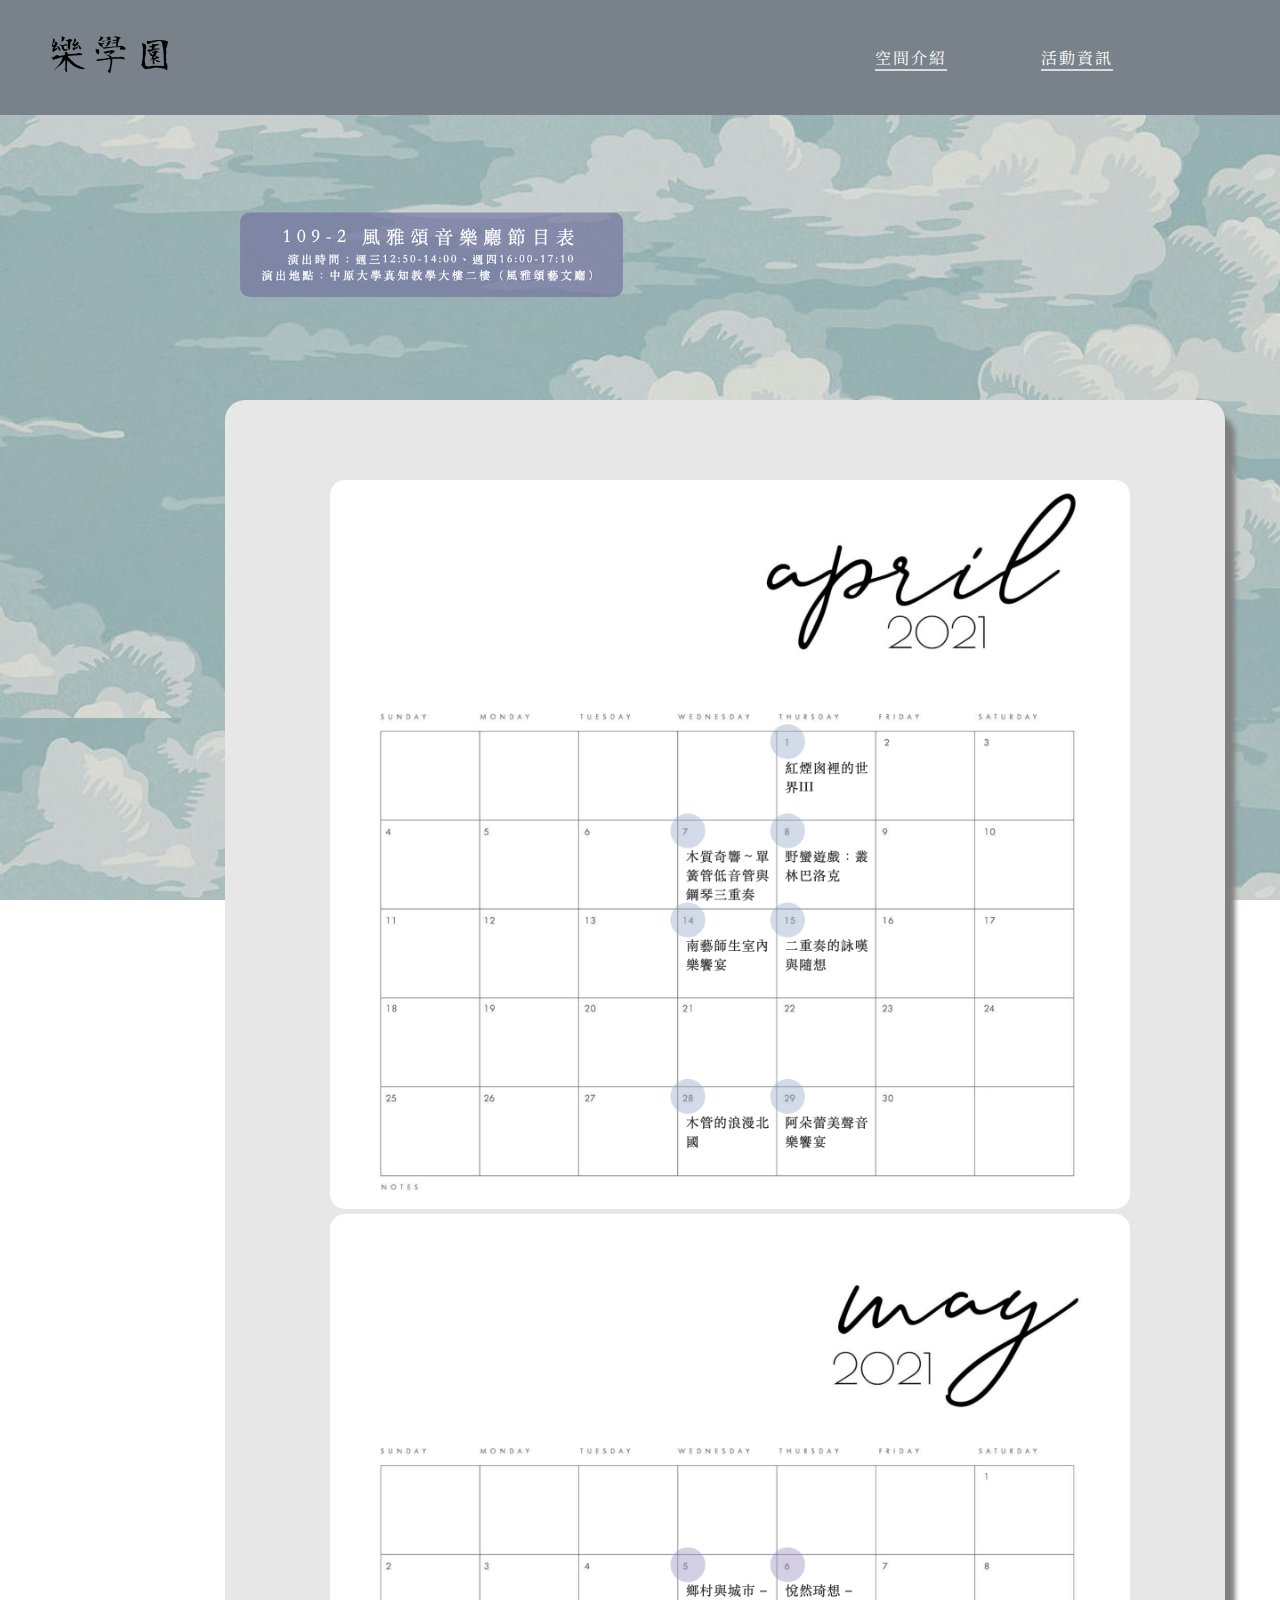
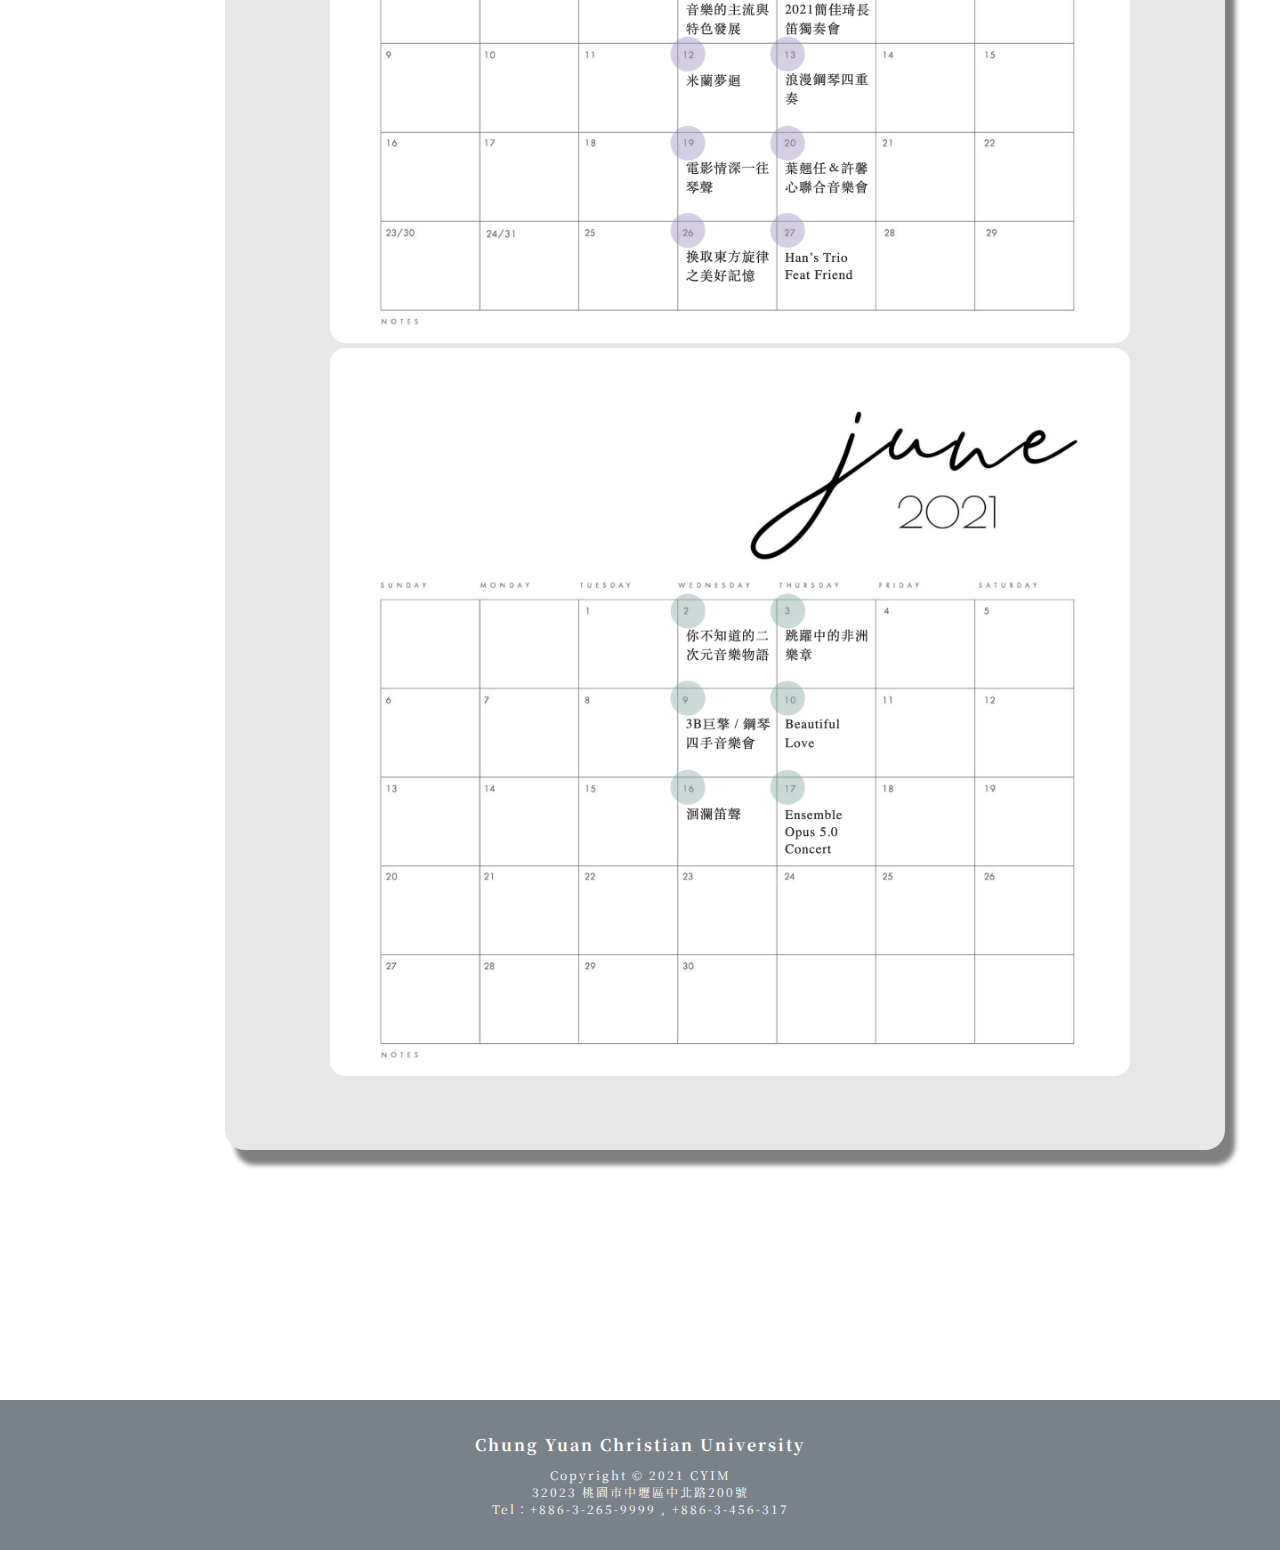
==== activity.html @ 9ef8f117 "Add files via upload" ====
<!DOCTYPE html>
<html lang="en">
<head>
    <meta charset="UTF-8">
    <meta http-equiv="X-UA-Compatible" content="IE=edge">
    <meta name="viewport" content="width=device-width, initial-scale=1.0">
    <title>活動資訊</title>
    <link rel="stylesheet" href="assets/style.css">
    <link rel="stylesheet" href="assets/activity.css">

</head>
<body>
    <!--背景音樂-->
    <audio src="assets/bgmusic.mp3" type="audio/mpeg" autoplay="autoplay"></audio>
    <!--導覽列-->
    <header>
        <nav>
            <a href="index.html" class="logo"><img src="assets/img/logob.jpg" style="width: 120px;"></a>
            <div class="nav-links">
                <ul>
                    <li><a href="">空間介紹</a>
                        <ul class="drop-menu">
                            <li><a href="zhi.html">自在行</a></li>
                            <li><a href="water.html">活水來</a></li>
                            <li><a href="wind.html">風雅頌</a></li>
                            <li><a href="spring.html">總是春</a></li>
                            <li><a href="think.html">有思隨</a></li>
                          </ul>
                    </li>
                    <li><a href="activity.html">活動資訊</a></li>
                </ul>
            </div>
        </nav>
    </header>

    <!--內容-->
    <div class="background">
    <section class="content">
        <div class="first-pic">
            <div class="act-box">
                <img src="assets/img/activity/april.jpg">
            </div>
        </div>
        <div class="APRtable">
            <table>
                <tr>
                    <td></td>
                    <td></td>
                    <td></td>
                    <td></td>
                    <td><img src="assets/img/activity/0401.jpg" class="info"></td>
                    <td></td>
                    <td></td>
                </tr>
                <tr>
                    <td></td>
                    <td></td>
                    <td></td>
                    <td><img src="assets/img/activity/0407.jpg" class="info"></td>
                    <td><img src="assets/img/activity/0408.jpg" class="info"></td>
                    <td></td>
                    <td></td>
                </tr>
                <tr>
                    <td></td>
                    <td></td>
                    <td></td>
                    <td><img src="assets/img/activity/0414.jpg" class="info"></td>
                    <td><img src="assets/img/activity/0415.jpg" class="info"></td>
                    <td></td>
                    <td></td>
                </tr>
                <tr>
                    <td></td>
                    <td></td>
                    <td></td>
                    <td></td>
                    <td></td>
                    <td></td>
                    <td></td>
                </tr>
                <tr>
                    <td></td>
                    <td></td>
                    <td></td>
                    <td><img src="assets/img/activity/0428.jpg" class="info"></td>
                    <td><img src="assets/img/activity/0429.jpg" class="info"></td>
                    <td></td>
                    <td></td>
                </tr>
            </table>
        </div>
        <div class="act-box">
            <img src="assets/img/activity/may.jpg">
        </div>
        <div class="MAYtable">
            <table>
                <tr>
                    <td></td>
                    <td></td>
                    <td></td>
                    <td></td>
                    <td></td>
                    <td></td>
                    <td></td>
                </tr>
                <tr>
                    <td></td>
                    <td></td>
                    <td></td>
                    <td><img src="assets/img/activity/0505.jpg" class="info"></td>
                    <td><img src="assets/img/activity/0506.jpg" class="info"></td>
                    <td></td>
                    <td></td>
                </tr>
                <tr>
                    <td></td>
                    <td></td>
                    <td></td>
                    <td><img src="assets/img/activity/0512.jpg" class="info"></td>
                    <td><img src="assets/img/activity/0513.jpg" class="info"></td>
                    <td></td>
                    <td></td>
                </tr>
                <tr>
                    <td></td>
                    <td></td>
                    <td></td>
                    <td><img src="assets/img/activity/0519.jpg" class="info"></td>
                    <td><img src="assets/img/activity/0520.jpg" class="info"></td>
                    <td></td>
                    <td></td>
                </tr>
                <tr>
                    <td></td>
                    <td></td>
                    <td></td>
                    <td><img src="assets/img/activity/0526.jpg" class="info"></td>
                    <td><img src="assets/img/activity/0527.jpg" class="info"></td>
                    <td></td>
                    <td></td>
                </tr>
            </table>
            </div>
            <div class="act-box">
                <img src="assets/img/activity/june.jpg">
            </div>
            <div class="JUNEtable">
                <table>
                    <tr>
                        <td></td>
                        <td></td>
                        <td></td>
                        <td><img src="assets/img/activity/0602.jpg" class="info"></td>
                        <td><img src="assets/img/activity/0603.jpg" class="info"></td>
                        <td></td>
                        <td></td>
                    </tr>
                    <tr>
                        <td></td>
                        <td></td>
                        <td></td>
                        <td><img src="assets/img/activity/0609.jpg" class="info"></td>
                        <td><img src="assets/img/activity/0610.jpg" class="info"></td>
                        <td></td>
                        <td></td>
                    </tr>
                    <tr>
                        <td></td>
                        <td></td>
                        <td></td>
                        <td><img src="assets/img/activity/0616.jpg" class="info"></td>
                        <td><img src="assets/img/activity/0617.jpg" class="info"></td>
                        <td></td>
                        <td></td>
                    </tr>
                    <tr>
                        <td></td>
                        <td></td>
                        <td></td>
                        <td></td>
                        <td></td>
                        <td></td>
                        <td></td>
                    </tr>
                    <tr>
                        <td></td>
                        <td></td>
                        <td></td>
                        <td></td>
                        <td></td>
                        <td></td>
                        <td></td>
                    </tr>
                </table>
                </div>
        </section>
    </div>


    <!--版權列-->
    <footer>
        <div class="footer">
            <h1>Chung Yuan Christian University</h1>
            <p>Copyright © 2021 CYIM <br>
                32023 桃園市中壢區中北路200號 <br>
                Tel：+886-3-265-9999 , +886-3-456-317</p>
        </div>
    </footer>


    <script type="text/javascript">
        window.addEventListener("scroll", function(){
            var nav = document.querySelector("nav");
            nav.classList.toggle("sticky",window.scrollY > 0);
        })
    </script>

</body>
</html>
---- assets/style.css ----
@import url('https://fonts.googleapis.com/css2?family=Noto+Serif+TC&display=swap');
* {
    margin: 0;
    padding: 0;
    box-sizing: border-box;
    font-family: Noto Serif TC;
}

/*導覽列*/
nav {
    background-color:rgb(121, 130, 138);
    position: fixed;
    display: flex;
    top: 0;
    left: 0;
    width: 100%;
    padding: 30px 50px;
    justify-content: space-between;
    align-items: center;
    transition: 0.4s;
    z-index: 1000;
    font-family:'Times New Roman', Times, serif;
}
nav.sticky {
    padding: 20px 30px;
    background: #fff;
    border-bottom:1px solid rgb(238, 238, 238);
}
nav .logo {
    position: relative;
    font-weight: 700;
    color: #fff;
    text-decoration: none;
    font-size: 2em;
    text-transform: uppercase;
    letter-spacing: 10px;
    transition: 0.6s;
}
nav ul {
    position: relative;
    display: flex;
    justify-content: flex-end;
    align-items: center;
    padding-right: 70px;
}
.nav-links {
    flex: 1;
    text-align: center;
}

.nav-links ul li {
    list-style: none;
    display: inline-block;
    padding:16px 32px;
    position: relative;
}
.nav-links ul li a {
    position: relative;
    margin: 0 15px;
    color: #fff;
    text-decoration: none;
    font-size: 16px;
    font-weight: 500px;
    transition: 0.6s;
    letter-spacing: 2px;
    border-bottom: 2px solid #dadada;
}
.nav-links ul li::after {
    content: '';
    display: block;
    margin: auto;
    transition: 0.5s;
   
}
.nav-links ul li:hover::after {
    width: 100%;   
}
nav.sticky .logo,
nav.sticky ul li a {
    color: #000;
}

/*here*/
.drop-menu li a{
    width:100%;
    display: block;
    text-align: center;
    border-radius: 5px;
    color: lightgray;
  }
  .drop-menu {
    width: 100%;
  }
  .nav-links .drop-menu {
    position: absolute;
    display: flex;
    justify-content: center;
    flex-direction: column;
    background-color: rgb(144, 149, 179);
    width: 200px;
    border-radius: 10px;
    line-height: 20px;
    top: 50px;
    opacity: 0;
    visibility: hidden;
  }
  .nav-links li:hover .drop-menu{
    transition: all 0.5s ease;
    opacity: 1;
    visibility: visible;
  }
  .drop-menu:hover {
    transition: all 0.5s ease;
    opacity: 1;
    visibility: visible;
  }
 /*here*/

/*內容*/
.kkk{
    height: 100vh;
}

/*版權列*/
.footer{
    width: 100%;
    height: 150px;
    background-color: rgb(121, 130, 138);
    text-align: center;
    color: #fff;
    padding: 33px;
    font-family: sans-serif;
    z-index: 1000;
    letter-spacing: 2px;
}

.footer h1{
    font-size: 16px;
    margin-bottom: 10px;
}
.footer p{
    font-size: 12px;
}
---- assets/activity.css ----
﻿.background{
    background-image: url(img/activity/bg.png);
    background-size: 100%;
    background-attachment: fixed;
    height: 3000px;
}


.content{
    background-color: rgb(231, 231, 231);
    position: absolute;
    top: 500px;
    left: 350px;
    border-radius: 20px;
    box-shadow: 10px 15px 5px gray;
    height: 2350px;
    width: 1015px;
}

.first-pic{
    margin-top: 80px;
}

.act-box{
    margin-left:105px ;
}
.act-box img{
    width: 800px;
    border-radius: 15px;

}
/*行事曆*/
.APRtable{
    position: absolute;
    top: 330px;
    left: 155px;
}
.MAYtable{
    position: absolute;
    top: 1064px;
    left: 155px;
}
.JUNEtable{
    position: absolute;
    top: 1798px;
    left: 155px;
}

table {
    width: 695px;
    height: 446px;
    table-layout:fixed;
    /*overflow:hidden;*/
    vertical-align: text-top;
}
table,td {
    /*border: 1px solid black;*/
    border-collapse: collapse;
}
td {
    height: 20%;
}

/*彈出視窗*/
.info{
    width: 95px;
    height: 70px;
    -webkit-transition: width 0.5s;
    z-index: 1000;
    opacity: 0;
    transition: transform .2s;
    position: relative;
}
.info:hover{
    opacity: 1;
    transform: scale(2.2);
}

@media screen and (max-width:1440px){
.content{
  
    top: 400px;
    left: 225px;
    width: 1000px;
}
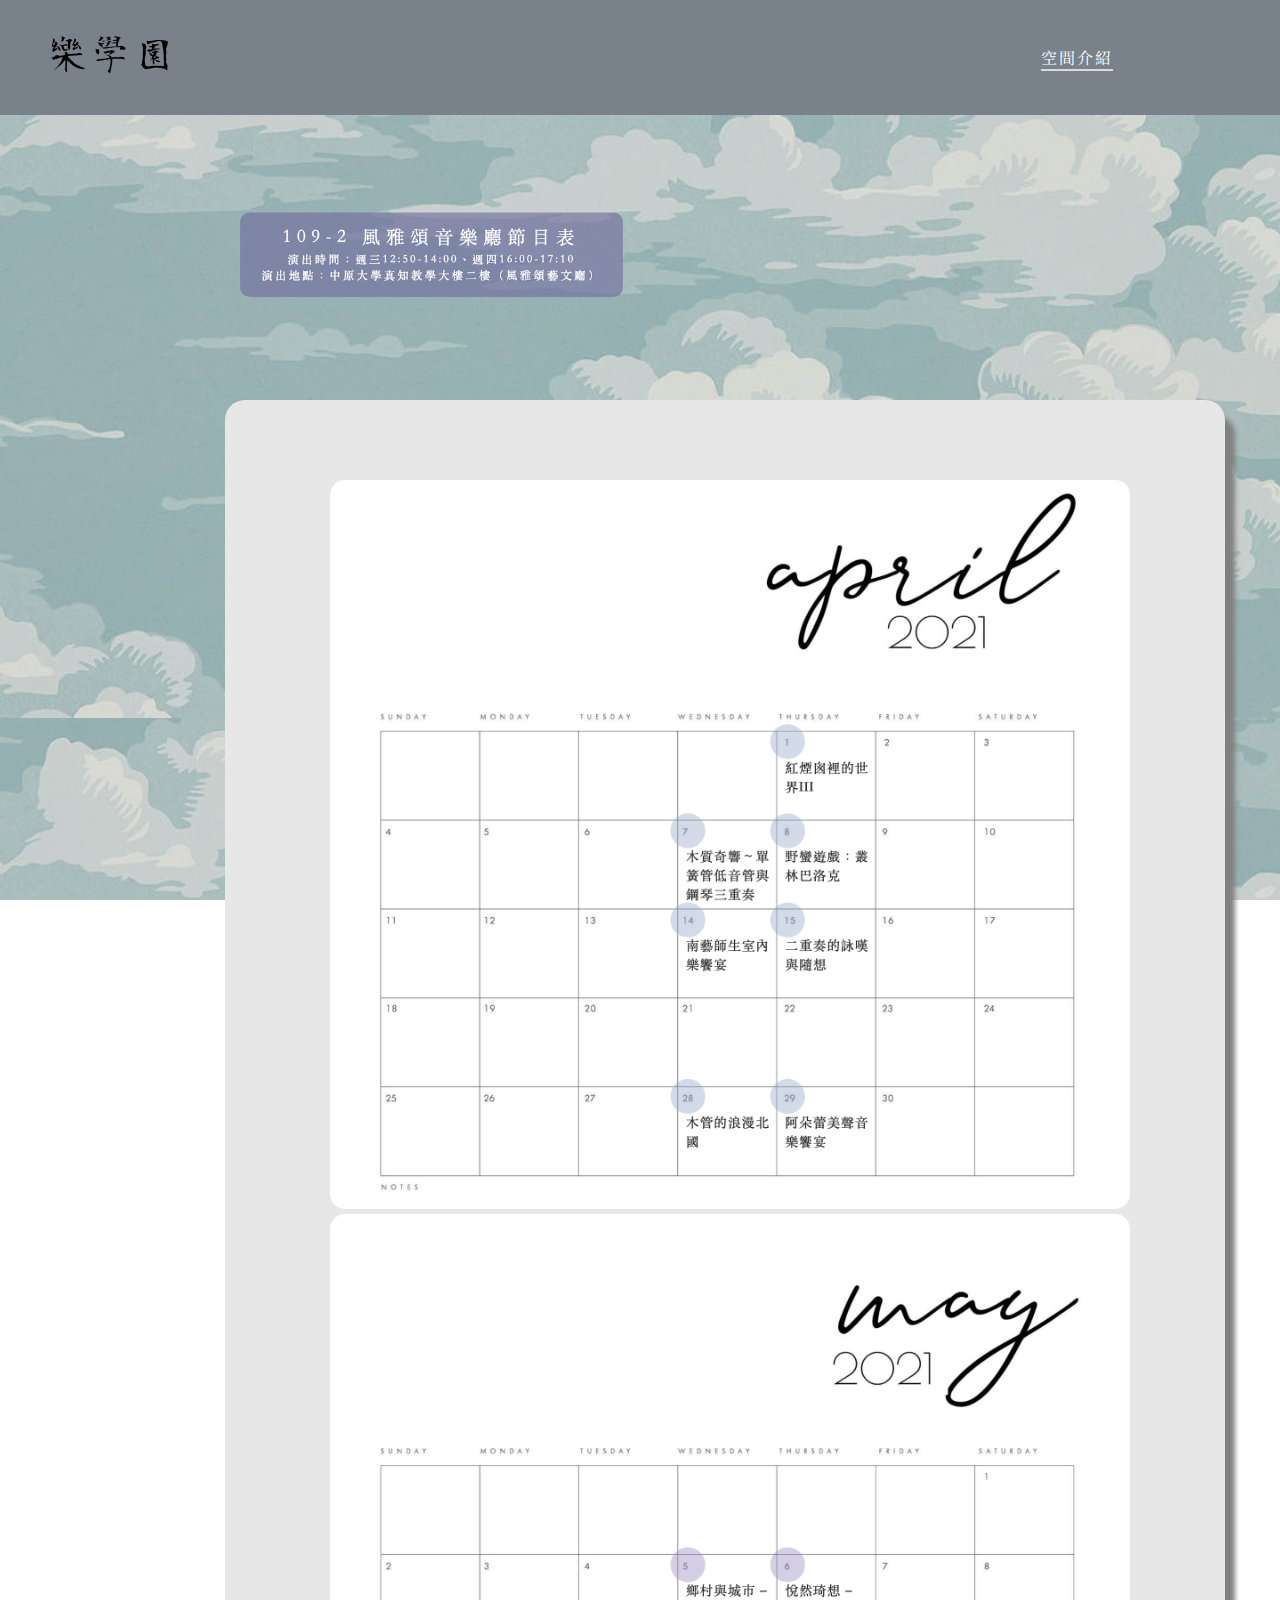
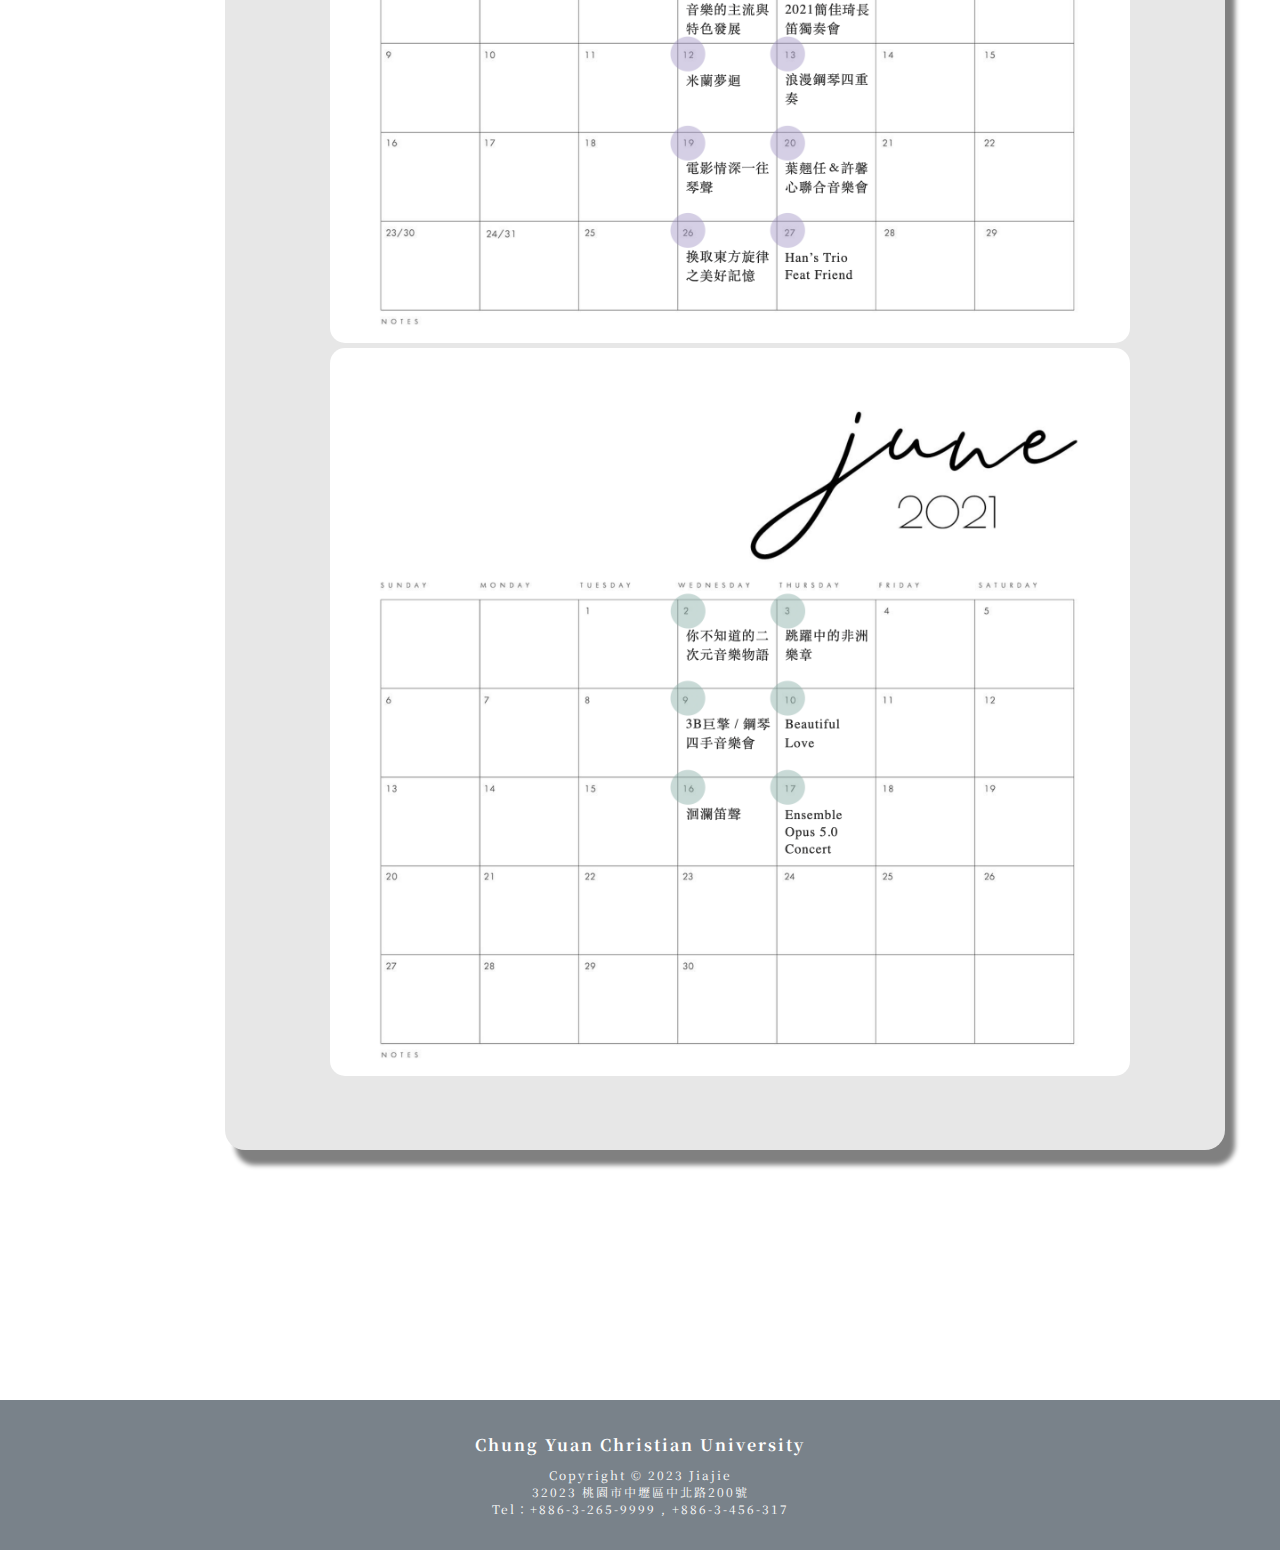
==== commit 47035d19: "Add files via upload" ====
--- a/activity.html
+++ b/activity.html
@@ -27,7 +27,6 @@
                             <li><a href="think.html">有思隨</a></li>
                           </ul>
                     </li>
-                    <li><a href="activity.html">活動資訊</a></li>
                 </ul>
             </div>
         </nav>
@@ -202,7 +201,7 @@
     <footer>
         <div class="footer">
             <h1>Chung Yuan Christian University</h1>
-            <p>Copyright © 2021 CYIM <br>
+            <p>Copyright © 2023 Jiajie <br>
                 32023 桃園市中壢區中北路200號 <br>
                 Tel：+886-3-265-9999 , +886-3-456-317</p>
         </div>
